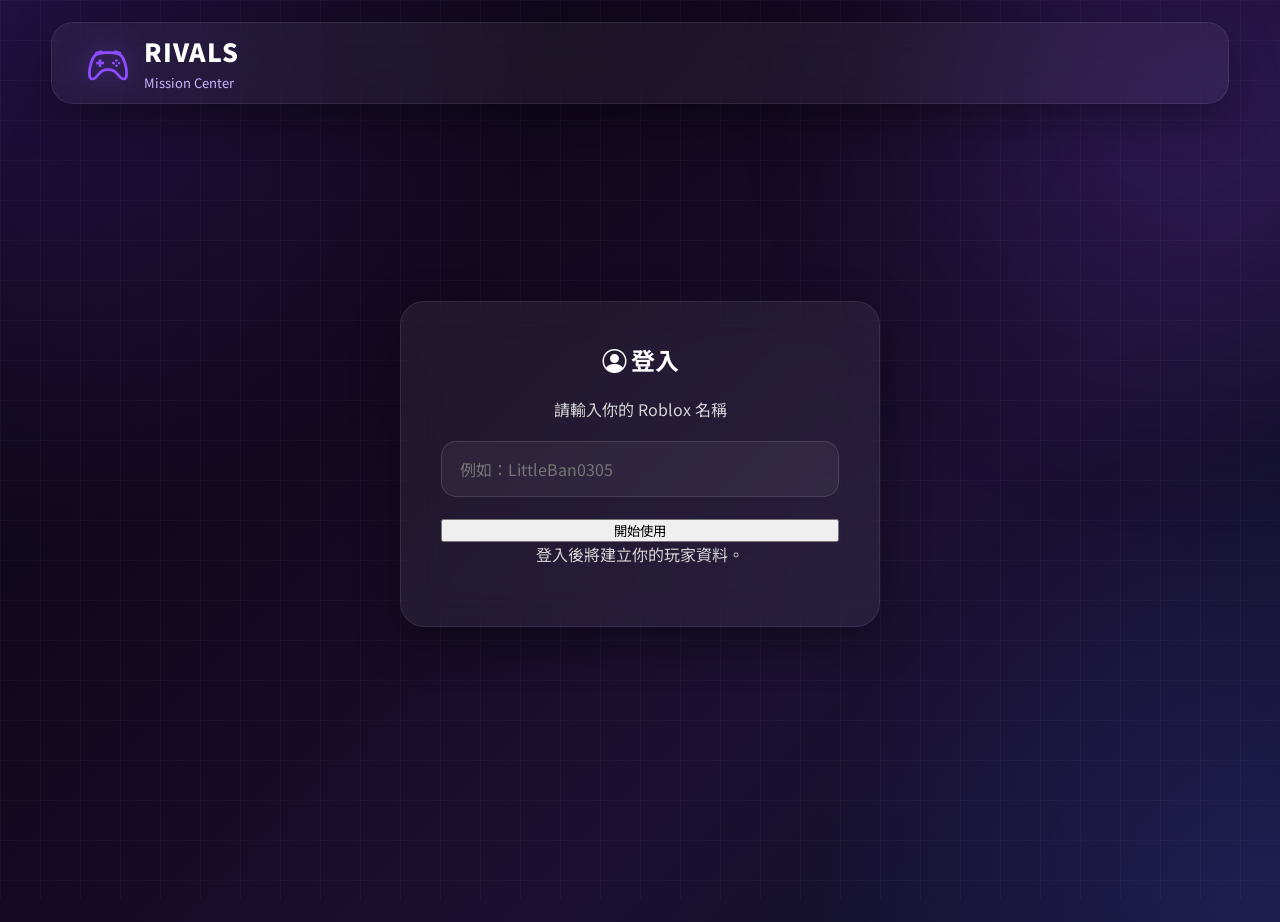
==== admin.html @ aa80f6c3 "Update admin.html" ====
<!DOCTYPE html>
<html lang="zh-TW">

<head>

<meta charset="UTF-8">
<meta name="viewport" content="width=device-width, initial-scale=1.0">

<title>管理員中心 - Rivals Mission Center</title>

<link rel="stylesheet" href="css/style.css">

<link rel="stylesheet"
href="https://cdn.jsdelivr.net/npm/bootstrap-icons@1.13.1/font/bootstrap-icons.min.css">

</head>

<body>

<nav class="navbar">

<a class="logo" href="index.html">

<i class="bi bi-controller"></i>

<div>

<h2>RIVALS</h2>

<span>Mission Center</span>

</div>

</a>

<ul class="nav-links">

<li><a href="index.html">首頁</a></li>

<li><a href="missions.html">任務</a></li>

<li><a href="shop.html">商店</a></li>

<li><a href="player.html">玩家中心</a></li>

</ul>

</nav>

<header class="hero">

<div class="hero-left">

<span class="season-badge">

Admin Panel

</span>

<h1>

管理員中心

</h1>

<p>

修改玩家資料與發送獎勵

</p>

</div>

</header>

<main>

<section class="mission-section">

<div class="card">

<h2>

👤 玩家資料

</h2>

<label>玩家名稱</label>

<input id="adminUsername" type="text" readonly>

<label>Roblox</label>

<input id="adminRoblox" type="text">

<label>Discord</label>

<input id="adminDiscord" type="text">

</div>

</section>

<section class="mission-section">

<h2>

📋 任務審核

</h2>

<div class="card">

<label>

任務 ID

</label>

<select id="missionSelect">

<option value="">請選擇任務</option>

</select>

<br><br>

<button class="btn" id="approveMission">

✅ 核准任務

</button>

</div>

</section>

<section class="mission-section">

<div class="card">

<h2>

🪙 金幣與等級

</h2>

<label>Gold</label>

<input id="adminGold" type="number">

<label>R 幣</label>

<input id="adminRcoin" type="number">

<label>EXP</label>

<input id="adminExp" type="number">

<label>Battle Pass</label>

<input id="adminBP" type="number">

<label>玩家等級</label>

<input id="adminLevel" type="number">

</div>

</section>

<section class="mission-section">

<div class="card">

<h2>

🎒 背包

</h2>

<label>Skin Case</label>

<input id="adminSkinCase" type="number">

<label>Palm Scythe</label>

<input id="adminScythe" type="number">

</div>

</section>

<section class="mission-section">

<div class="card" style="text-align:center;">

<button class="btn" id="saveAdmin">

💾 儲存所有資料

</button>

</div>

</section>

</main>

<script src="js/admin.js"></script>

</body>

</html>
---- css/style.css ----
/* ===========================================
   Rivals Mission Center
   Beta 3 UI
=========================================== */

@import url('https://fonts.googleapis.com/css2?family=Noto+Sans+TC:wght@300;400;500;700;900&display=swap');

*{

    margin:0;

    padding:0;

    box-sizing:border-box;

    font-family:"Noto Sans TC",sans-serif;

}

:root{

    --bg:#090714;

    --bg2:#130821;

    --card:rgba(255,255,255,.06);

    --border:rgba(255,255,255,.08);

    --primary:#8d4cff;

    --primary2:#c45fff;

    --text:#ffffff;

    --text2:#d4d4d4;

    --success:#45d483;

    --warning:#ffc247;

    --danger:#ff6464;

    --radius:22px;

    --shadow:0 15px 45px rgba(0,0,0,.35);

}

/* ===========================================
   Body
=========================================== */

html{

    scroll-behavior:smooth;

}

body{

    color:var(--text);

    background:

    radial-gradient(circle at top left,#7d3cff33,transparent 35%),

    radial-gradient(circle at bottom right,#6f4cff33,transparent 30%),

    linear-gradient(135deg,#080610,#12081f,#1b1032,#0b1327);

    min-height:100vh;

    overflow-x:hidden;

    position:relative;

}

/* ===========================================
   科技背景
=========================================== */

body::before{

    content:"";

    position:fixed;

    inset:0;

    background-image:

    linear-gradient(rgba(255,255,255,.03) 1px,transparent 1px),

    linear-gradient(90deg,rgba(255,255,255,.03) 1px,transparent 1px);

    background-size:40px 40px;

    pointer-events:none;

    z-index:-2;

}

body::after{

    content:"";

    position:fixed;

    width:700px;

    height:700px;

    background:radial-gradient(circle,#8d4cff33,transparent 70%);

    filter:blur(80px);

    top:-250px;

    right:-250px;

    z-index:-3;

}

/* ===========================================
   Scrollbar
=========================================== */

::-webkit-scrollbar{

    width:12px;

}

::-webkit-scrollbar-track{

    background:#120b20;

}

::-webkit-scrollbar-thumb{

    background:linear-gradient(

    180deg,

    #7d48ff,

    #c56fff

    );

    border-radius:999px;

}

::-webkit-scrollbar-thumb:hover{

    background:#b868ff;

}

/* ===========================================
   文字反白
=========================================== */

::selection{

    background:#8d4cff;

    color:white;

}

/* ===========================================
   共用
=========================================== */

img{

    max-width:100%;

    user-select:none;

}

button{

    font-family:inherit;

}

a{

    color:inherit;

    text-decoration:none;

}

main{

    width:92%;

    margin:auto;

}

/* ===========================================
   動畫
=========================================== */

@keyframes float{

    0%{

        transform:translateY(0px);

    }

    50%{

        transform:translateY(-10px);

    }

    100%{

        transform:translateY(0px);

    }

}

@keyframes fadeUp{

    from{

        opacity:0;

        transform:translateY(25px);

    }

    to{

        opacity:1;

        transform:translateY(0);

    }

}

@keyframes glow{

    0%{

        box-shadow:0 0 0 rgba(141,76,255,0);

    }

    50%{

        box-shadow:0 0 35px rgba(141,76,255,.45);

    }

    100%{

        box-shadow:0 0 0 rgba(141,76,255,0);

    }

}

/* ===========================================
   Navbar
=========================================== */

.navbar{

    width:min(1400px,92%);

    height:82px;

    margin:22px auto;

    padding:0 35px;

    display:flex;

    justify-content:space-between;

    align-items:center;

    background:rgba(255,255,255,.05);

    border:1px solid rgba(255,255,255,.08);

    backdrop-filter:blur(18px);

    border-radius:22px;

    box-shadow:var(--shadow);

    position:sticky;

    top:20px;

    z-index:999;

}

.logo{

    display:flex;

    align-items:center;

    gap:15px;

    transition:.3s;

}

.logo:hover{

    transform:scale(1.03);

}

.logo i{

    font-size:42px;

    color:var(--primary);

    filter:drop-shadow(0 0 15px rgba(141,76,255,.6));

}

.logo h2{

    font-size:25px;

    font-weight:900;

    letter-spacing:1px;

}

.logo span{

    font-size:13px;

    color:#c9b7ff;

}

.nav-links{

    display:flex;

    align-items:center;

    gap:10px;

    list-style:none;

}

.nav-links a{

    padding:12px 18px;

    border-radius:14px;

    color:#e9e9e9;

    transition:.25s;

    font-weight:600;

}

.nav-links a:hover{

    background:rgba(141,76,255,.18);

    color:white;

}

.nav-links a.active{

    background:linear-gradient(90deg,#7d48ff,#c45fff);

}

.login-btn{

    padding:13px 24px;

}

/* ===========================================
   Hero
=========================================== */

.hero{

    width:min(1400px,92%);

    margin:70px auto;

    display:grid;

    grid-template-columns:1.1fr .9fr;

    align-items:center;

    gap:60px;

    animation:fadeUp .8s ease;

}

.hero-left{

    display:flex;

    flex-direction:column;

}

.season-badge{

    display:inline-flex;

    align-items:center;

    width:max-content;

    padding:10px 18px;

    border-radius:999px;

    background:rgba(141,76,255,.18);

    border:1px solid rgba(141,76,255,.45);

    color:#d9c5ff;

    margin-bottom:22px;

    font-weight:700;

}

.hero h1{

    font-size:72px;

    line-height:1;

    font-weight:900;

    margin-bottom:24px;

    text-shadow:0 0 20px rgba(141,76,255,.25);

}

.hero p{

    font-size:20px;

    color:var(--text2);

    line-height:1.8;

    max-width:620px;

    margin-bottom:35px;

}

.hero-buttons{

    display:flex;

    gap:18px;

    flex-wrap:wrap;

}

.hero-buttons button{

    cursor:pointer;

    transition:.25s;

}

.hero-buttons button:hover{

    transform:translateY(-4px);

}

.hero-buttons button:active{

    transform:scale(.96);

}

#startBtn{

    border:none;

    padding:18px 34px;

    border-radius:16px;

    color:white;

    font-size:17px;

    font-weight:700;

    background:linear-gradient(90deg,#7d48ff,#cb6dff);

    box-shadow:0 12px 30px rgba(141,76,255,.35);

}

.outline-btn{

    border:2px solid rgba(141,76,255,.55);

    background:transparent;

    color:white;

    padding:18px 34px;

    border-radius:16px;

    font-size:17px;

}

.outline-btn:hover{

    background:rgba(141,76,255,.12);

}

.hero-right{

    display:flex;

    justify-content:center;

    align-items:center;

}

.hero-right img{

    width:430px;

    animation:float 4s ease-in-out infinite;

    filter:drop-shadow(0 0 40px rgba(141,76,255,.35));

}

/* ===========================================
   Dashboard
=========================================== */

.dashboard{

    display:grid;

    grid-template-columns:repeat(auto-fit,minmax(280px,1fr));

    gap:28px;

    margin-bottom:60px;

    align-items:stretch;

}

/* ===========================================
   Card
=========================================== */

.card{

    background:var(--card);

    border:1px solid var(--border);

    border-radius:var(--radius);

    padding:28px;

    backdrop-filter:blur(18px);

    transition:.3s;

    box-shadow:var(--shadow);

    overflow:hidden;

    position:relative;

    display:flex;

    flex-direction:column;

    height:100%;

}

.card::before{

    content:"";

    position:absolute;

    left:-40%;

    top:-60%;

    width:180px;

    height:180px;

    background:radial-gradient(circle,#8d4cff33,transparent 70%);

    transition:.4s;

}

.card:hover{

    transform:translateY(-8px);

    border-color:#8d4cff;

    box-shadow:

    0 20px 45px rgba(0,0,0,.35),

    0 0 35px rgba(141,76,255,.22);

}

.card:hover::before{

    transform:scale(1.3);

}

.card h1{

    font-size:46px;

    margin-top:10px;

    margin-bottom:8px;

    font-weight:900;

}

.card h2{

    font-size:24px;

    margin-bottom:18px;

}

.card h3{

    margin-bottom:12px;

}

.card p{

    color:var(--text2);

    line-height:1.7;

}

.card ul{

    padding-left:18px;

    line-height:2;

}

/* ===========================================
   Progress Bar
=========================================== */

.progress{

    width:100%;

    height:14px;

    background:#27203d;

    border-radius:999px;

    overflow:hidden;

    margin:18px 0;

}

.progress-bar{

    width:0%;

    height:100%;

    border-radius:999px;

    background:

    linear-gradient(

    90deg,

    #7d48ff,

    #c45fff,

    #ff7de3

    );

    transition:.5s;

    box-shadow:0 0 18px rgba(141,76,255,.45);

}

/* ===========================================
   Mission
=========================================== */

.mission-section{

    margin-bottom:60px;

}

.mission-section h2{

    font-size:32px;

    margin-bottom:25px;

}

.mission-list{

    display:flex;

    flex-direction:column;

    gap:28px;

}

.mission{

    background:var(--card);

    border:1px solid var(--border);

    border-radius:20px;

    padding:30px 35px;

    display:flex;

    justify-content:space-between;

    align-items:flex-start;

    gap:30px;

    margin-bottom:8px;

    transition:.3s;

    backdrop-filter:blur(18px);

}

.mission:hover{

    transform:translateY(-4px);

    border-color:#8d4cff;

    box-shadow:0 0 30px rgba(141,76,255,.18);

}

.mission h3{

    margin-bottom:8px;

}

.mission small{

    display:block;

    margin-top:10px;

    color:#c9b7ff;

}

.mission h3{

    font-size:24px;

    margin-bottom:10px;

    font-weight:700;

}

.mission p{

    margin-top:6px;

    color:var(--text2);

    line-height:1.7;

}

.mission button{

    min-width:150px;

    height:50px;

    font-size:16px;

    flex-shrink:0;

}

/* ===========================
   Primary Button
=========================== */

.btn{

    border:none;

    cursor:pointer;

    color:white;

    font-weight:700;

    padding:13px 22px;

    border-radius:14px;

    background:linear-gradient(
        90deg,
        #7d48ff,
        #c45fff
    );

    transition:.25s;

}

.btn:hover{

    transform:translateY(-3px);

    box-shadow:0 10px 25px rgba(141,76,255,.35);

}

.btn:active{

    transform:scale(.96);

}

/* ===========================================
   Shop
=========================================== */

.shop-btn{

    width:100%;

    margin-top:18px;

}

.discount-tag{

    display:inline-block;

    margin-top:12px;

    padding:7px 14px;

    border-radius:999px;

    background:#ffb34722;

    border:1px solid #ffb34766;

    color:#ffd47c;

    font-size:14px;

    font-weight:700;

}

/* ===========================================
   Input
=========================================== */

input{

    width:100%;

    padding:15px 18px;

    border-radius:15px;

    border:1px solid rgba(255,255,255,.12);

    background:rgba(255,255,255,.05);

    color:white;

    outline:none;

    transition:.25s;

    font-size:16px;

}

input:focus{

    border-color:#8d4cff;

    box-shadow:0 0 20px rgba(141,76,255,.25);

}

/* ===========================================
   Footer
=========================================== */

footer{

    width:min(1400px,92%);

    margin:80px auto 30px;

    padding:25px;

    text-align:center;

    color:#9f9fbd;

    border-top:1px solid rgba(255,255,255,.08);

}

/* ===========================================
   Image Hover
=========================================== */

.card img{

    transition:.35s;

}

.card:hover img{

    transform:scale(1.06) rotate(-2deg);

}

/* ===========================================
   Link
=========================================== */

a{

    transition:.25s;

}

a:hover{

    color:#d4b2ff;

}

/* ===========================================
   Glass Section
=========================================== */

.mission-section{

    animation:fadeUp .6s ease;

}

/* ===========================================
   Login Page
=========================================== */

.login-page{

    min-height:75vh;

    display:flex;

    justify-content:center;

    align-items:center;

}

.login-card{

    width:min(480px,95%);

    background:var(--card);

    border:1px solid var(--border);

    border-radius:24px;

    backdrop-filter:blur(20px);

    padding:40px;

    box-shadow:var(--shadow);

}

.login-card h2{

    text-align:center;

    margin-bottom:20px;

}

.login-card p{

    color:var(--text2);

    text-align:center;

    margin-bottom:20px;

}

.login-card input{

    margin-bottom:20px;

}

.login-card button{

    width:100%;

}

/* ===========================================
   Fixed Beta Tag
=========================================== */

.beta-tag{

    position:fixed;

    right:20px;

    bottom:20px;

    background:linear-gradient(90deg,#7d48ff,#c45fff);

    color:white;

    padding:10px 18px;

    border-radius:999px;

    font-size:14px;

    font-weight:700;

    box-shadow:0 10px 30px rgba(141,76,255,.4);

    z-index:9999;

}

/* ===========================================
   Responsive
=========================================== */

@media(max-width:1100px){

.hero{

grid-template-columns:1fr;

text-align:center;

}

.hero-left{

align-items:center;

}

.hero-buttons{

justify-content:center;

}

.hero-right{

margin-top:20px;

}

.hero-right img{

width:320px;

}

}

@media(max-width:900px){

.nav-links{

display:none;

}

.navbar{

padding:0 20px;

}

.logo h2{

font-size:20px;

}

.hero h1{

font-size:52px;

}

.hero p{

font-size:17px;

}

.dashboard{

grid-template-columns:1fr;

}

.mission{

flex-direction:column;

align-items:flex-start;

}

.mission button{

width:100%;

margin-top:15px;

}

}

@media(max-width:600px){

.navbar{

height:72px;

}

.hero{

margin:40px auto;

}

.hero h1{

font-size:40px;

}

.card{

padding:20px;

}

.btn{

    width:100%;

}

.login-btn{

padding:10px 18px;

}

}

/* ===========================================
   Smooth Animation
=========================================== */

.card,
.mission,
.btn,
input,
img{

    will-change:transform;

}

/* ===========================================
   END
=========================================== */

/* ===========================
   Player Dropdown
=========================== */

.user-menu{
    position: relative;
}

.dropdown-menu{

    position: absolute;
    top: calc(100% + 12px);
    right: 0;

    width: 260px;

    background: rgba(18,12,30,.96);
    backdrop-filter: blur(20px);

    border: 1px solid rgba(141,76,255,.35);
    border-radius: 20px;

    overflow: hidden;

    box-shadow:
        0 15px 40px rgba(0,0,0,.35),
        0 0 25px rgba(141,76,255,.15);

    display: none;

    animation: fadeUp .25s ease;

    z-index: 9999;

}

.dropdown-menu.show{
    display:flex;
    flex-direction:column;
}

.dropdown-menu a,
.dropdown-menu button{

    width:100%;

    display:flex;
    align-items:center;
    gap:12px;

    padding:16px 22px;

    background:transparent !important;

    border:none;

    border-radius:0;

    color:white;

    font-size:16px;

    font-weight:600;

    text-align:left;

    cursor:pointer;

    box-shadow:none !important;

    transform:none !important;

    transition:.25s;

}

.dropdown-menu a:hover,
.dropdown-menu button:hover{

    background:rgba(141,76,255,.15);

}

.dropdown-menu button:active{

    transform:none !important;

}

.dropdown-menu hr{

    margin:8px 18px;

    border:none;

    border-top:1px solid rgba(255,255,255,.08);

}

/* 玩家資訊 */

.dropdown-header{

    display:flex;
    align-items:center;
    gap:14px;

    padding:18px;

}

.dropdown-header i{

    font-size:42px;

    color:var(--primary);

}

.dropdown-header h4{

    margin:0;
    font-size:17px;
    font-weight:700;

}

.dropdown-header span{

    font-size:13px;
    color:#b8b8d0;

}

/* ===========================
   Dropdown Arrow
=========================== */

#dropdownArrow{

    display:inline-flex;

    align-items:center;

    justify-content:center;

    transition:transform .25s ease;

}

#dropdownArrow.rotate{

    transform:rotate(180deg);

}

/* ===========================
   Edit Profile Modal
=========================== */

.modal{

    position:fixed;

    inset:0;

    background:rgba(0,0,0,.55);

    backdrop-filter:blur(8px);

    display:none;

    justify-content:center;

    align-items:center;

    z-index:99999;

}

.modal.show{

    display:flex;

}

.modal-content{

    width:min(500px,92%);

    background:rgba(20,15,35,.95);

    border:1px solid rgba(141,76,255,.3);

    border-radius:22px;

    padding:30px;

    box-shadow:0 20px 50px rgba(0,0,0,.45);

}

.modal-content h2{

    margin-bottom:25px;

    text-align:center;

}

.modal-content label{

    display:block;

    margin-top:18px;
    margin-bottom:8px;

    color:#d8d8ff;

}

.modal-buttons{

    display:flex;

    justify-content:flex-end;

    gap:12px;

    margin-top:30px;

}

#cancelEdit{

    background:rgba(255,255,255,.08);

}

#editModal{
    display:none !important;
}

#editModal.show{
    display:flex !important;
}

/* ==========================
   Submit Page
========================== */

.submit-info{

    display:flex;
    flex-direction:column;
    gap:18px;
    margin:25px 0;

}

.submit-item{

    background:#141414;
    border:1px solid rgba(255,255,255,.08);
    border-radius:12px;
    padding:18px;
    transition:.25s;

}

.submit-item:hover{

    border-color:#8b5cf6;
    transform:translateY(-2px);

}

.submit-item span{

    display:block;
    color:#9ca3af;
    font-size:.9rem;
    margin-bottom:8px;

}

.submit-item strong{

    color:white;
    font-size:1.1rem;
    font-weight:700;

}

.submit-note{

    text-align:center;
    color:#bcbcbc;
    margin:20px 0;
    line-height:1.7;

}

.submit-buttons{

    display:flex;
    justify-content:center;
    gap:16px;
    margin-top:20px;
    flex-wrap:wrap;

}

.submit-buttons button{

    min-width:180px;

}

.submit-buttons .btn{

    font-size:1rem;
    padding:14px 24px;

}

.submit-buttons .outline-btn{

    font-size:1rem;
    padding:14px 24px;

}

.card hr{

    border:none;
    border-top:1px solid rgba(255,255,255,.08);
    margin:22px 0;

}
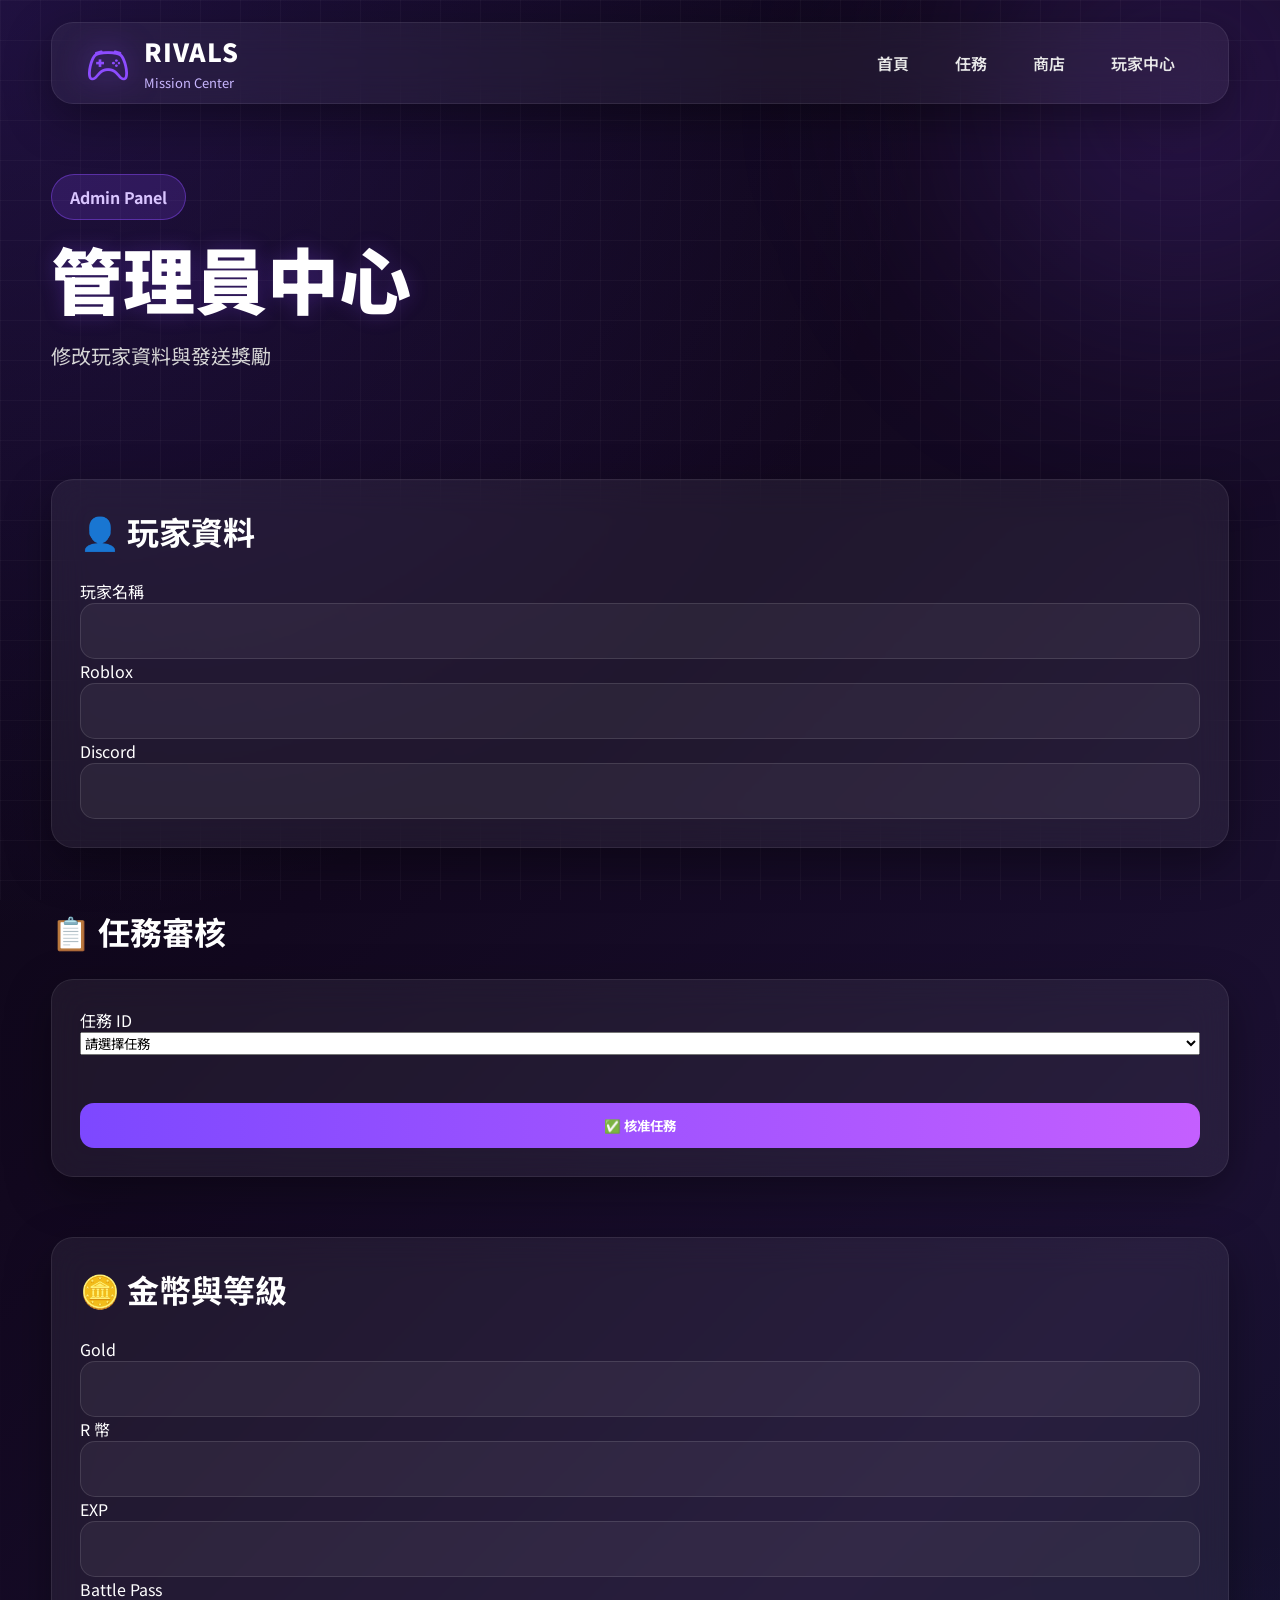
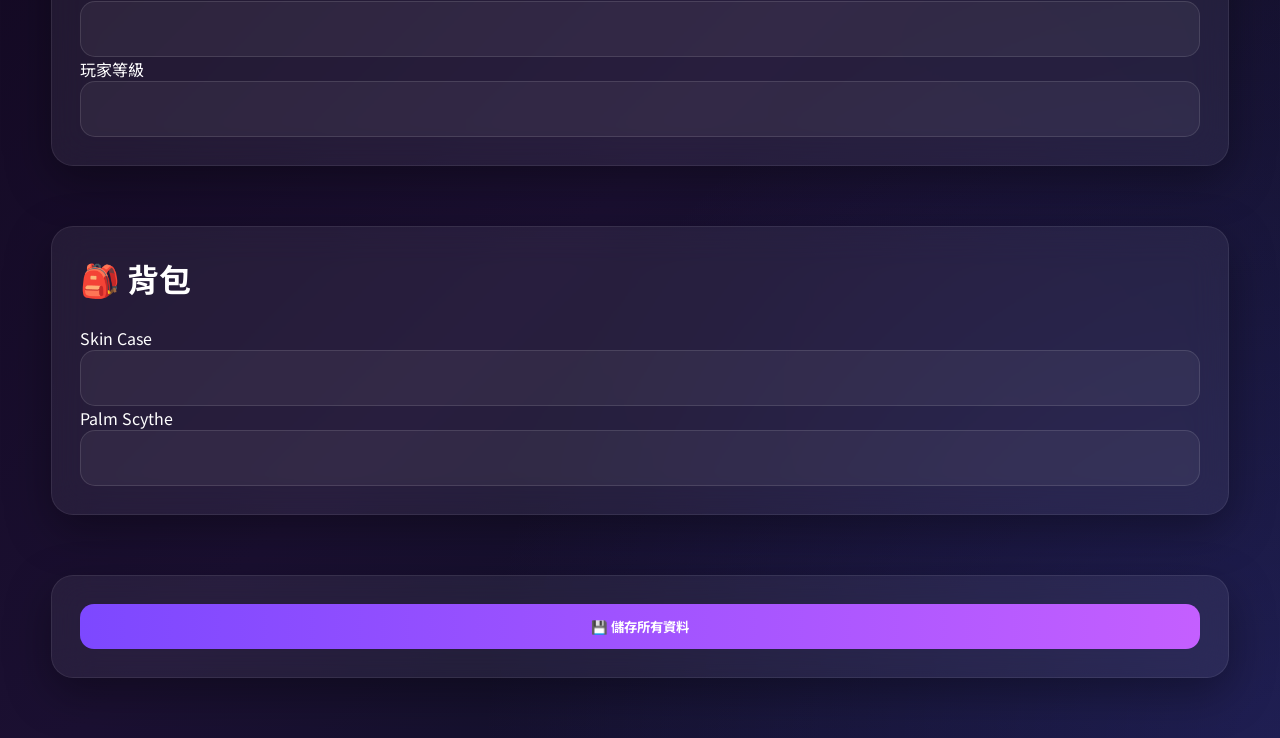
==== commit d7790033: "Update admin.html" ====
--- a/admin.html
+++ b/admin.html
@@ -207,6 +207,8 @@
 
 </main>
 
+<script src="js/missions-data.js"></script>
+<script src="js/script.js"></script>
 <script src="js/admin.js"></script>
 
 </body>
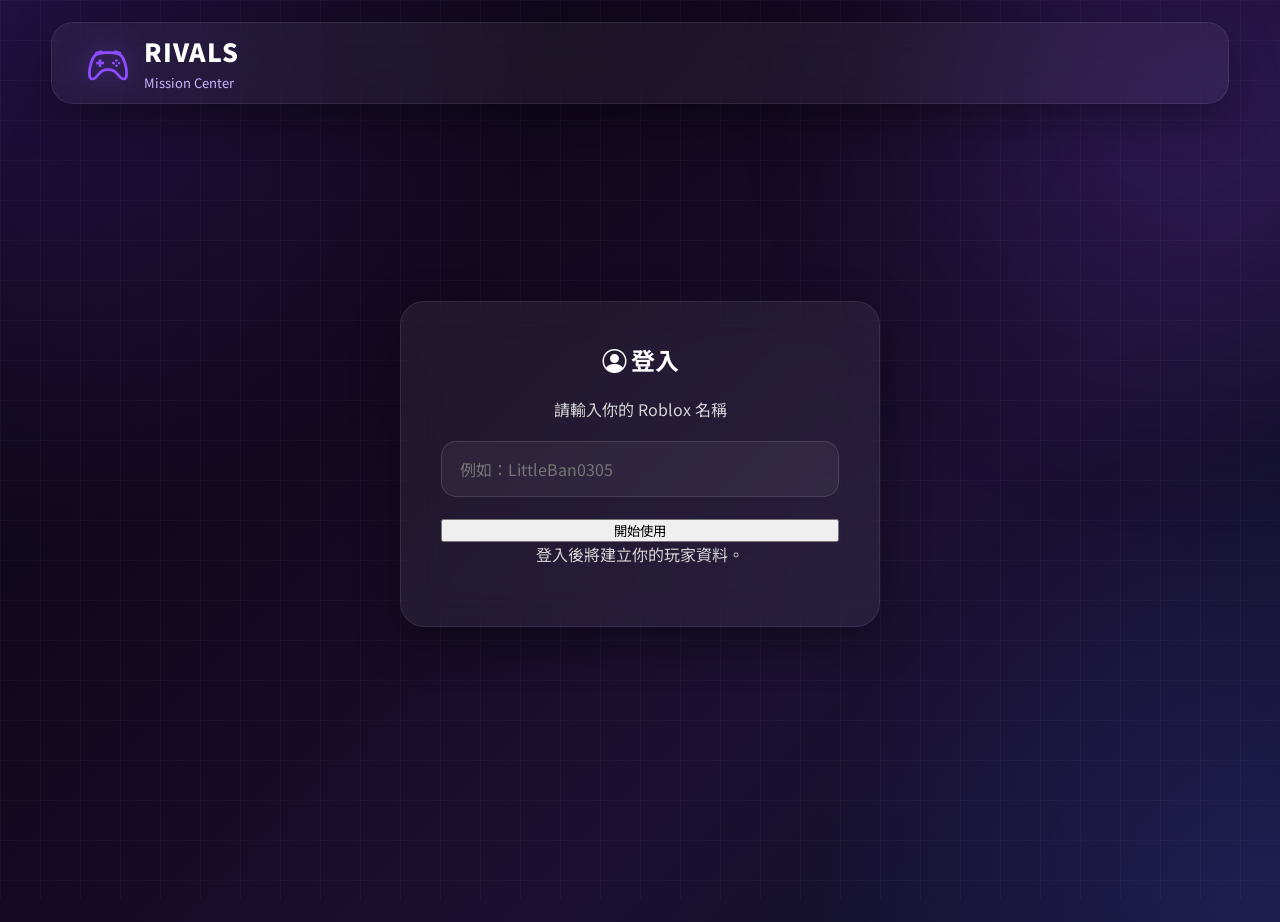
==== commit 5a45a248: "Update admin.html" ====
--- a/admin.html
+++ b/admin.html
@@ -81,6 +81,14 @@
 
 <h2>
 
+<label>選擇玩家</label>
+
+<select id="playerSelect">
+
+</select>
+
+<br><br>
+  
 👤 玩家資料
 
 </h2>
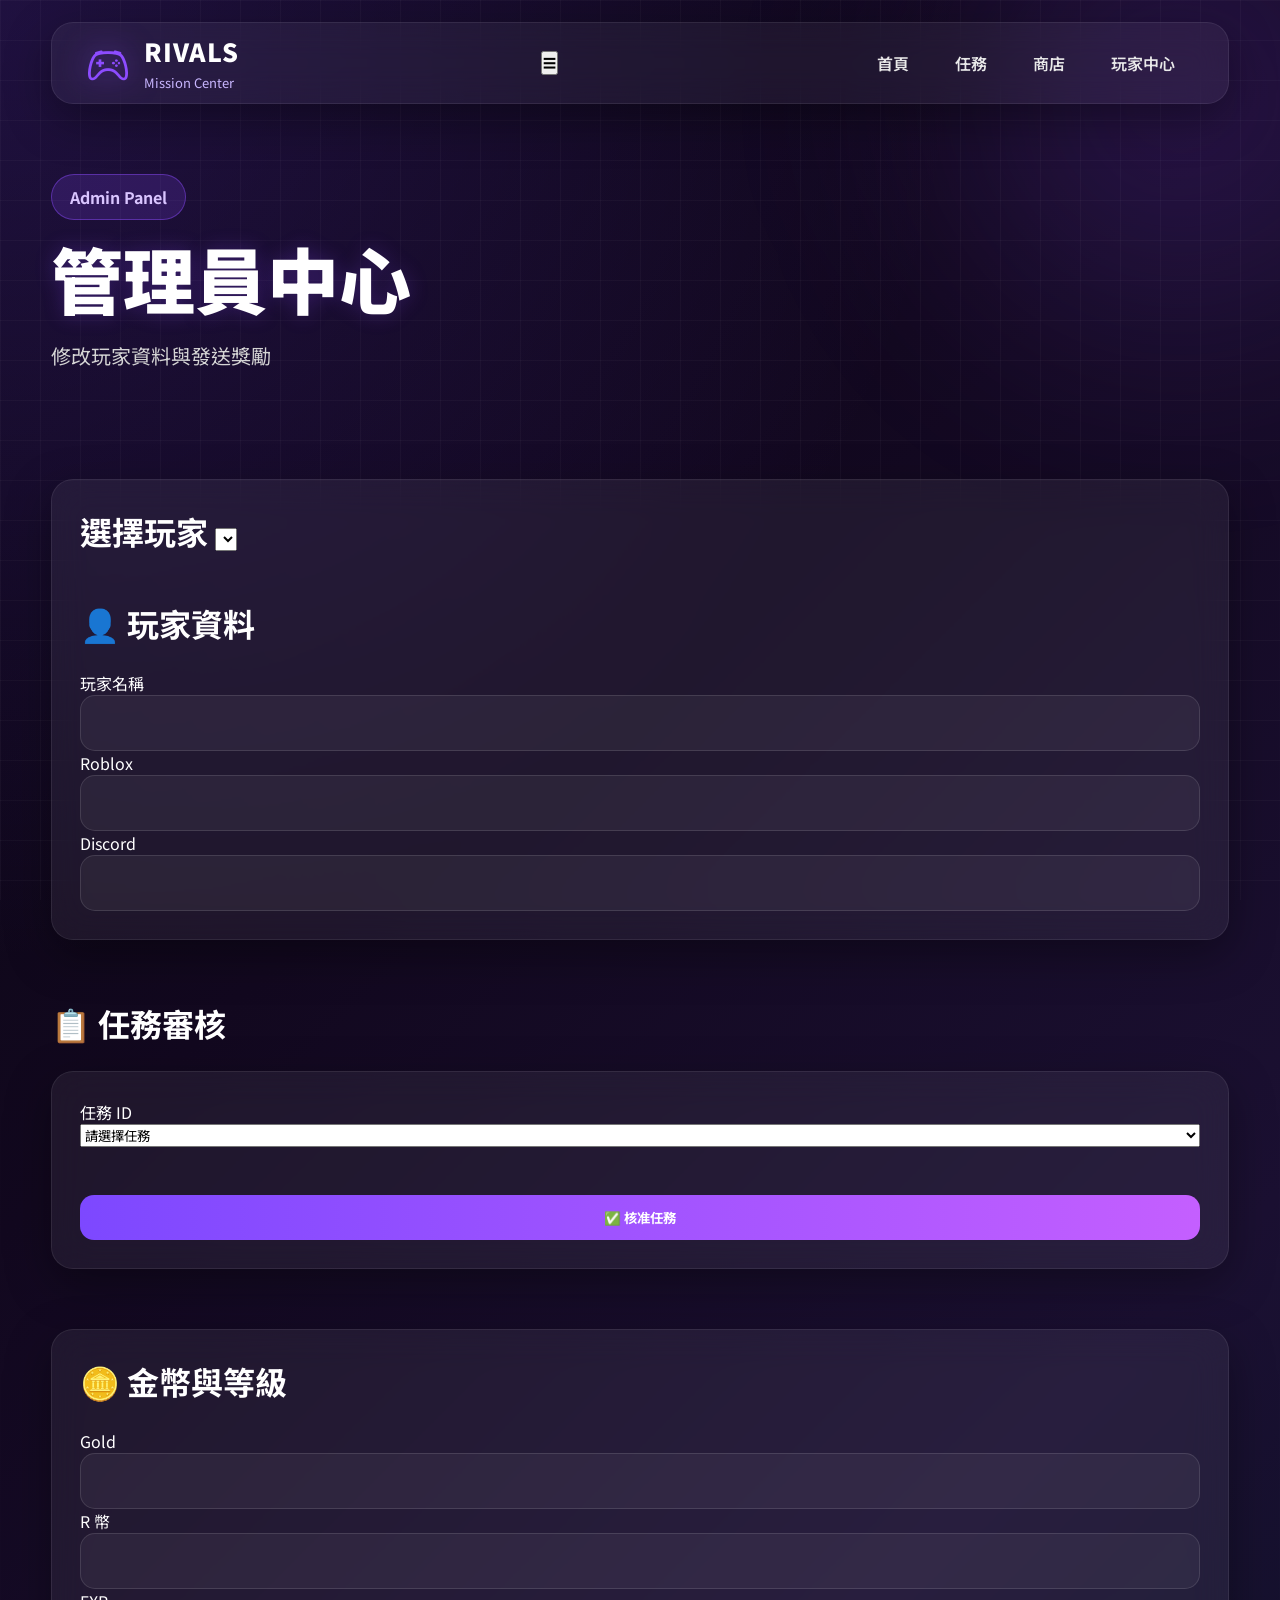
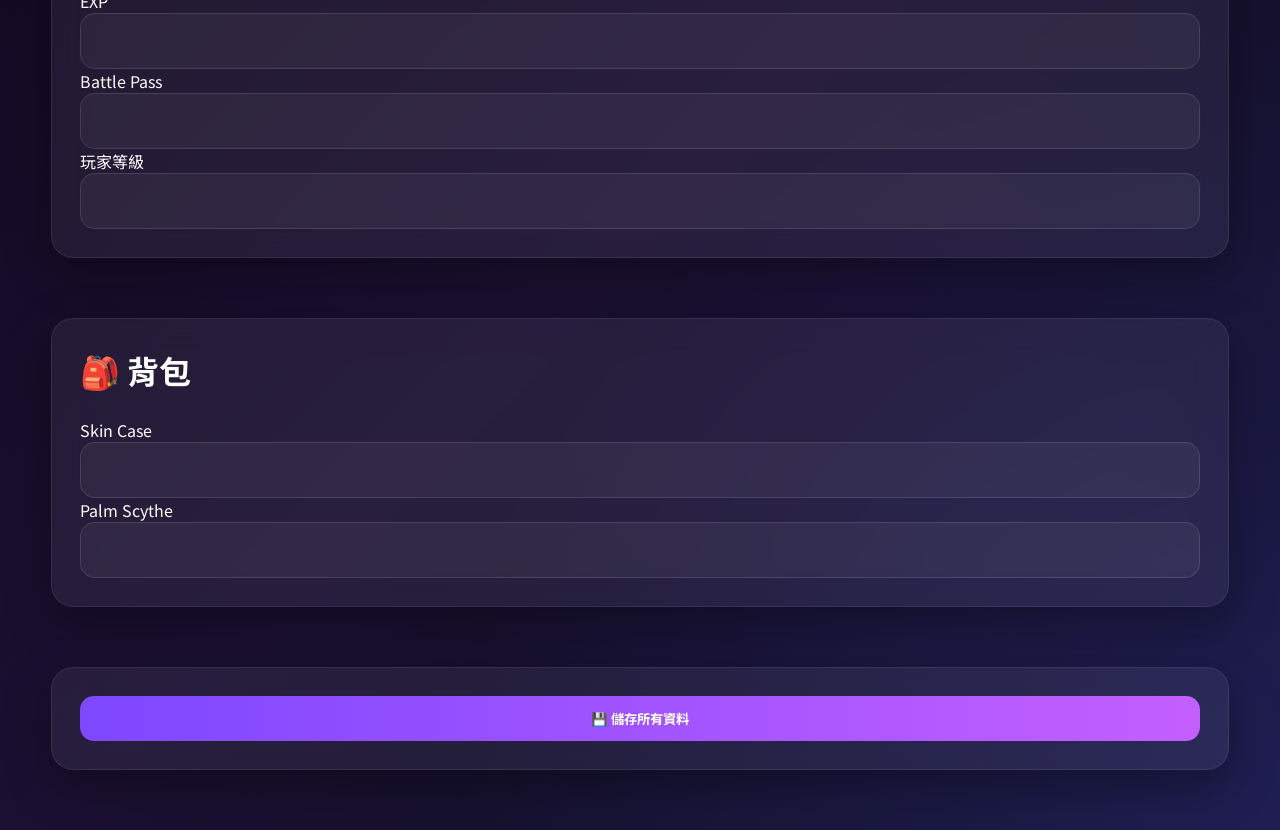
==== commit 944a812b: "Update admin.html" ====
--- a/admin.html
+++ b/admin.html
@@ -33,6 +33,10 @@
 
 </a>
 
+<button id="menuBtn" class="menu-btn">
+    ☰
+</button>
+  
 <ul class="nav-links">
 
 <li><a href="index.html">首頁</a></li>
--- a/css/style.css
+++ b/css/style.css
@@ -1181,89 +1181,125 @@
 
 @media(max-width:900px){
 
+.navbar{
+
+flex-wrap:wrap;
+
+height:auto;
+
+padding:15px 20px;
+
+gap:15px;
+
+}
+
 .nav-links{
 
-display:none;
-
-}
+display:flex;
+
+width:100%;
+
+justify-content:center;
+
+flex-wrap:wrap;
+
+gap:8px;
+
+order:3;
+
+}
+
+.nav-links a{
+
+padding:10px 14px;
+
+font-size:14px;
+
+}
+
+.logo h2{
+
+font-size:20px;
+
+}
+
+.hero h1{
+
+font-size:52px;
+
+}
+
+.hero p{
+
+font-size:17px;
+
+}
+
+.dashboard{
+
+grid-template-columns:1fr;
+
+}
+
+.mission{
+
+flex-direction:column;
+
+align-items:flex-start;
+
+}
+
+.mission button{
+
+width:100%;
+
+margin-top:15px;
+
+}
+
+}
+
+@media(max-width:600px){
 
 .navbar{
 
-padding:0 20px;
+padding:15px;
 
 }
 
 .logo h2{
 
-font-size:20px;
+font-size:18px;
+
+}
+
+.logo span{
+
+font-size:11px;
+
+}
+
+.hero{
+
+margin:40px auto;
 
 }
 
 .hero h1{
 
-font-size:52px;
-
-}
-
-.hero p{
-
-font-size:17px;
-
-}
-
-.dashboard{
-
-grid-template-columns:1fr;
-
-}
-
-.mission{
-
-flex-direction:column;
-
-align-items:flex-start;
-
-}
-
-.mission button{
+font-size:40px;
+
+}
+
+.card{
+
+padding:20px;
+
+}
+
+.btn{
 
 width:100%;
-
-margin-top:15px;
-
-}
-
-}
-
-@media(max-width:600px){
-
-.navbar{
-
-height:72px;
-
-}
-
-.hero{
-
-margin:40px auto;
-
-}
-
-.hero h1{
-
-font-size:40px;
-
-}
-
-.card{
-
-padding:20px;
-
-}
-
-.btn{
-
-    width:100%;
 
 }
 
@@ -1633,3 +1669,41 @@
     margin:22px 0;
 
 }
+
+@media (max-width: 768px) {
+
+    .navbar {
+
+        flex-wrap: wrap;
+
+        height: auto;
+
+        padding: 15px;
+
+    }
+
+    .nav-links {
+
+        width: 100%;
+
+        justify-content: center;
+
+        margin-top: 10px;
+
+    }
+
+}
+
+@media (max-width: 900px){
+
+    .user-menu{
+
+        width:100%;
+
+        display:flex;
+
+        justify-content:center;
+
+    }
+
+}
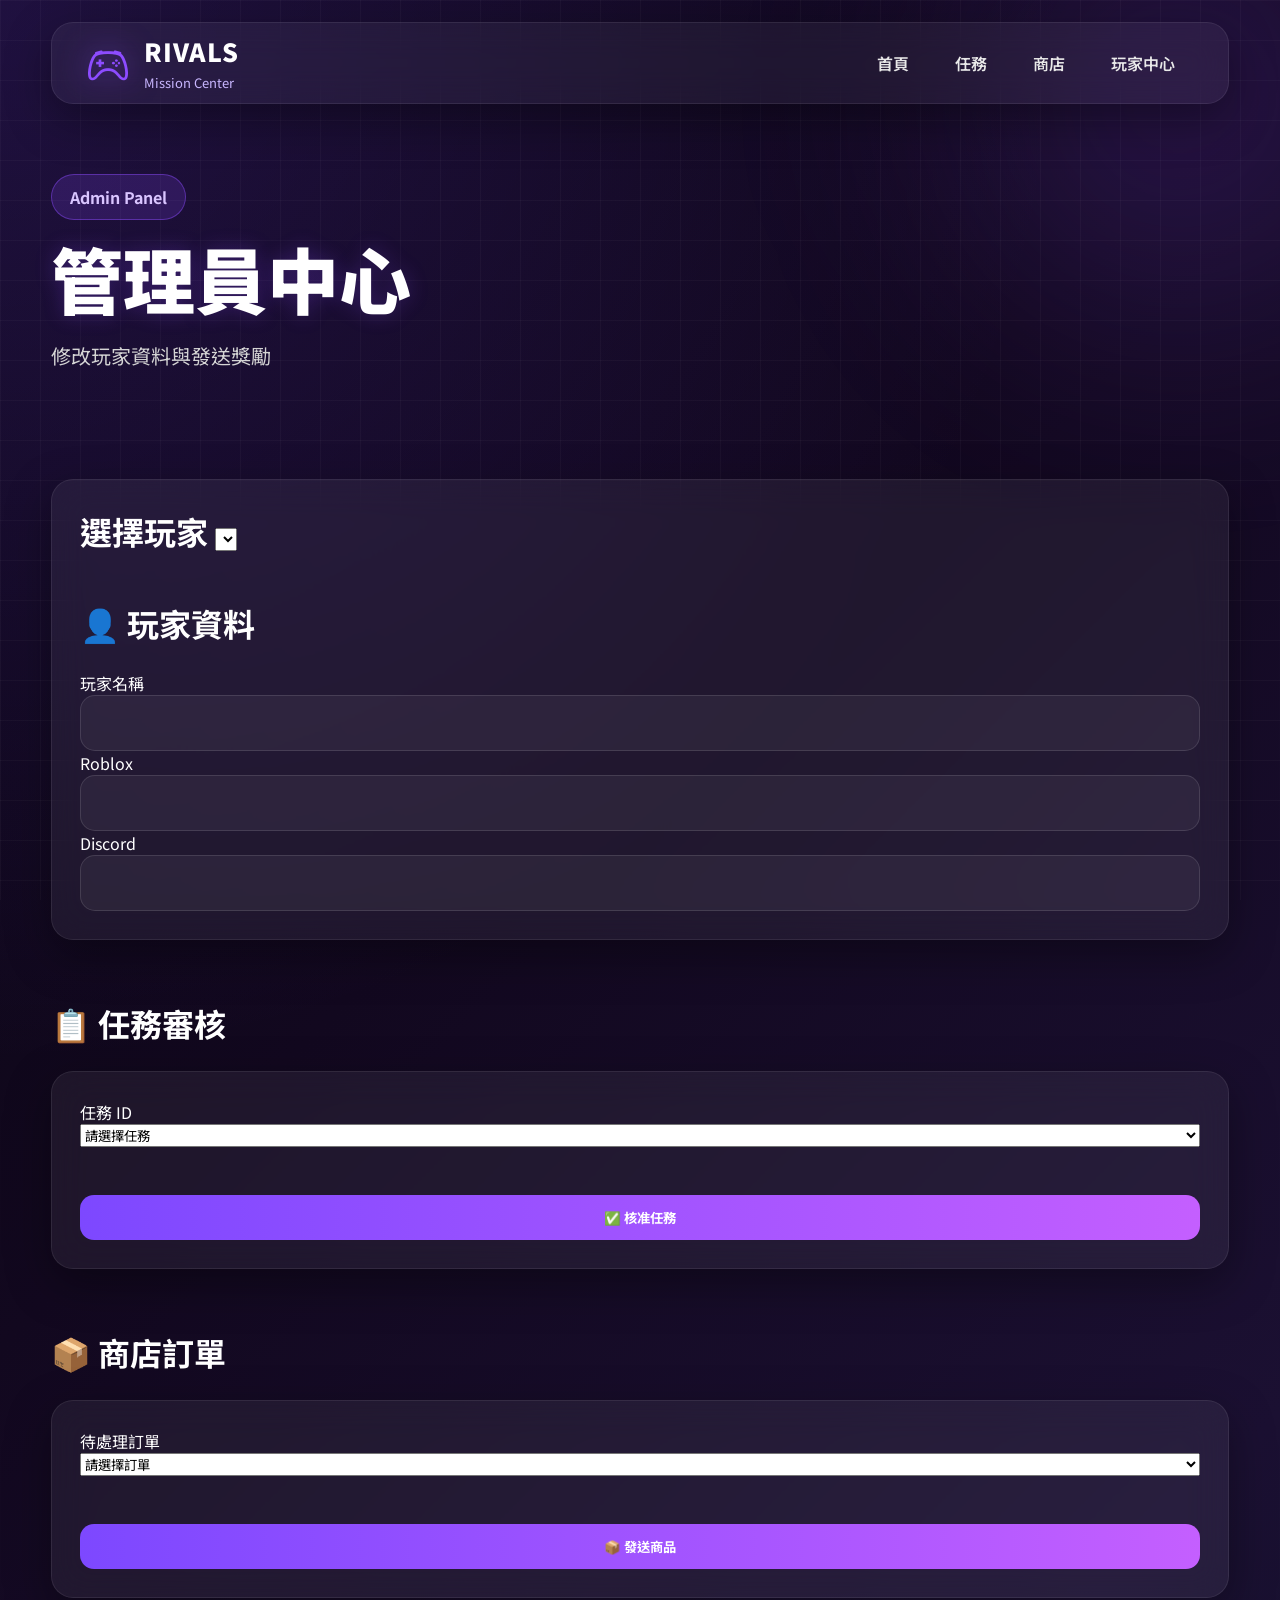
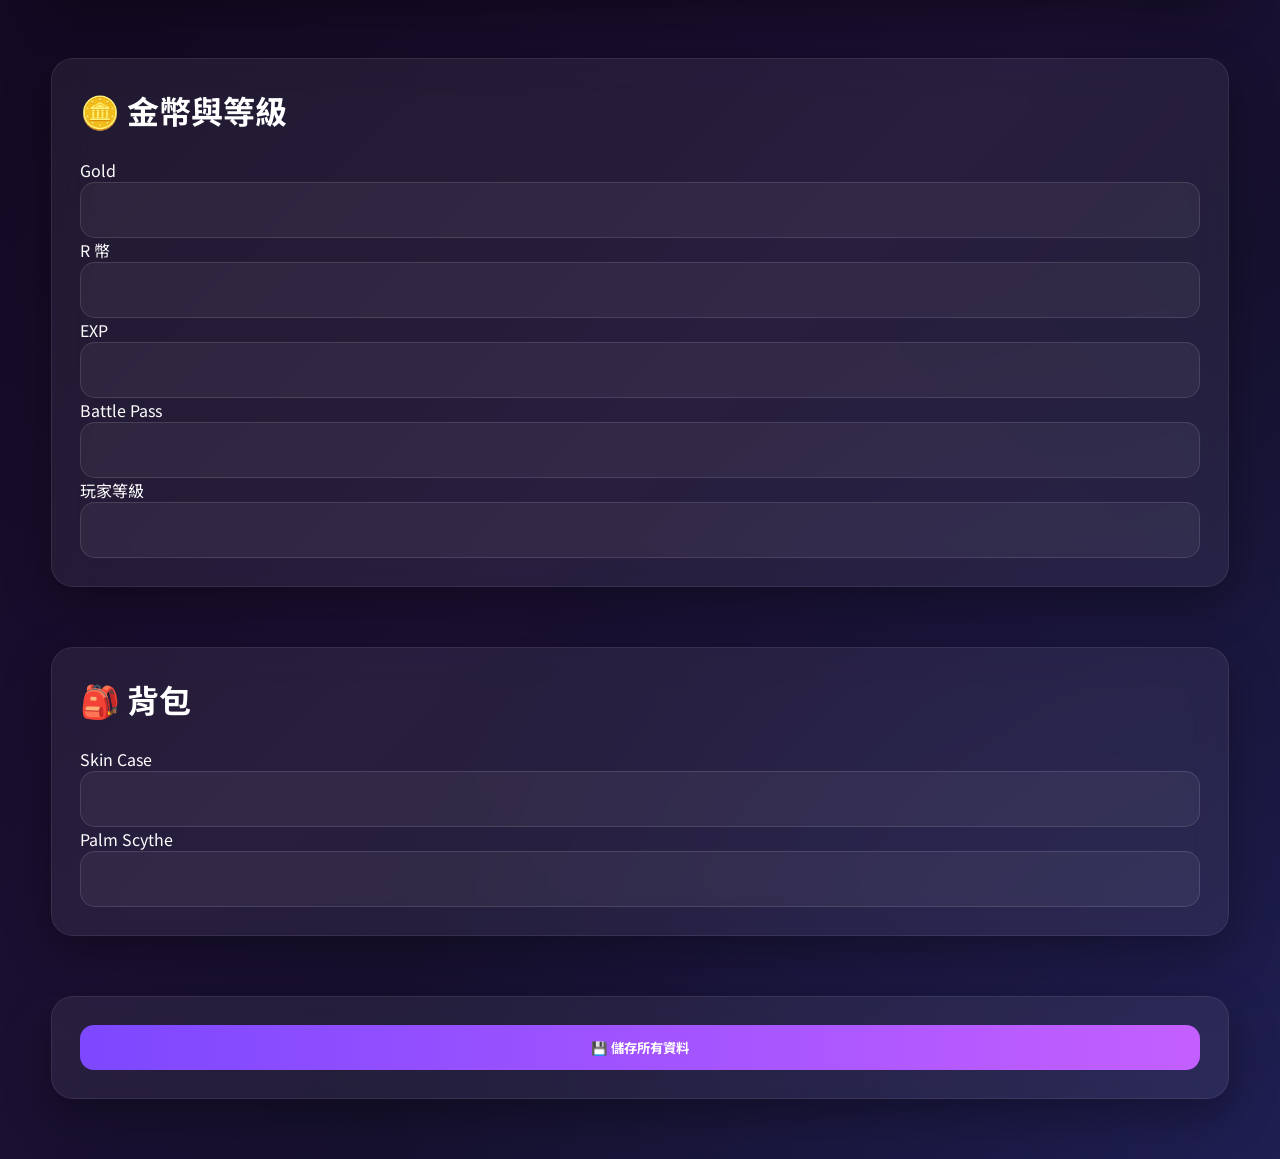
==== commit 2076c321: "Update admin.html" ====
--- a/admin.html
+++ b/admin.html
@@ -149,6 +149,42 @@
 
 <section class="mission-section">
 
+<h2>
+
+📦 商店訂單
+
+</h2>
+
+<div class="card">
+
+<label>
+
+待處理訂單
+
+</label>
+
+<select id="shopOrderSelect">
+
+<option value="">
+請選擇訂單
+</option>
+
+</select>
+
+<br><br>
+
+<button class="btn" id="approveOrder">
+
+📦 發送商品
+
+</button>
+
+</div>
+
+</section>
+    
+<section class="mission-section">
+
 <div class="card">
 
 <h2>
--- a/css/style.css
+++ b/css/style.css
@@ -1707,3 +1707,51 @@
     }
 
 }
+
+/* ==========================
+   Mobile Menu
+========================== */
+
+.menu-btn{
+
+    display:none;
+
+    border:none;
+
+    background:none;
+
+    color:white;
+
+    font-size:28px;
+
+    cursor:pointer;
+
+}
+
+@media(max-width:900px){
+
+    .menu-btn{
+
+        display:block;
+
+    }
+
+    .nav-links{
+
+        display:none;
+
+        width:100%;
+
+        flex-direction:column;
+
+        margin-top:10px;
+
+    }
+
+    .nav-links.show{
+
+        display:flex;
+
+    }
+
+}
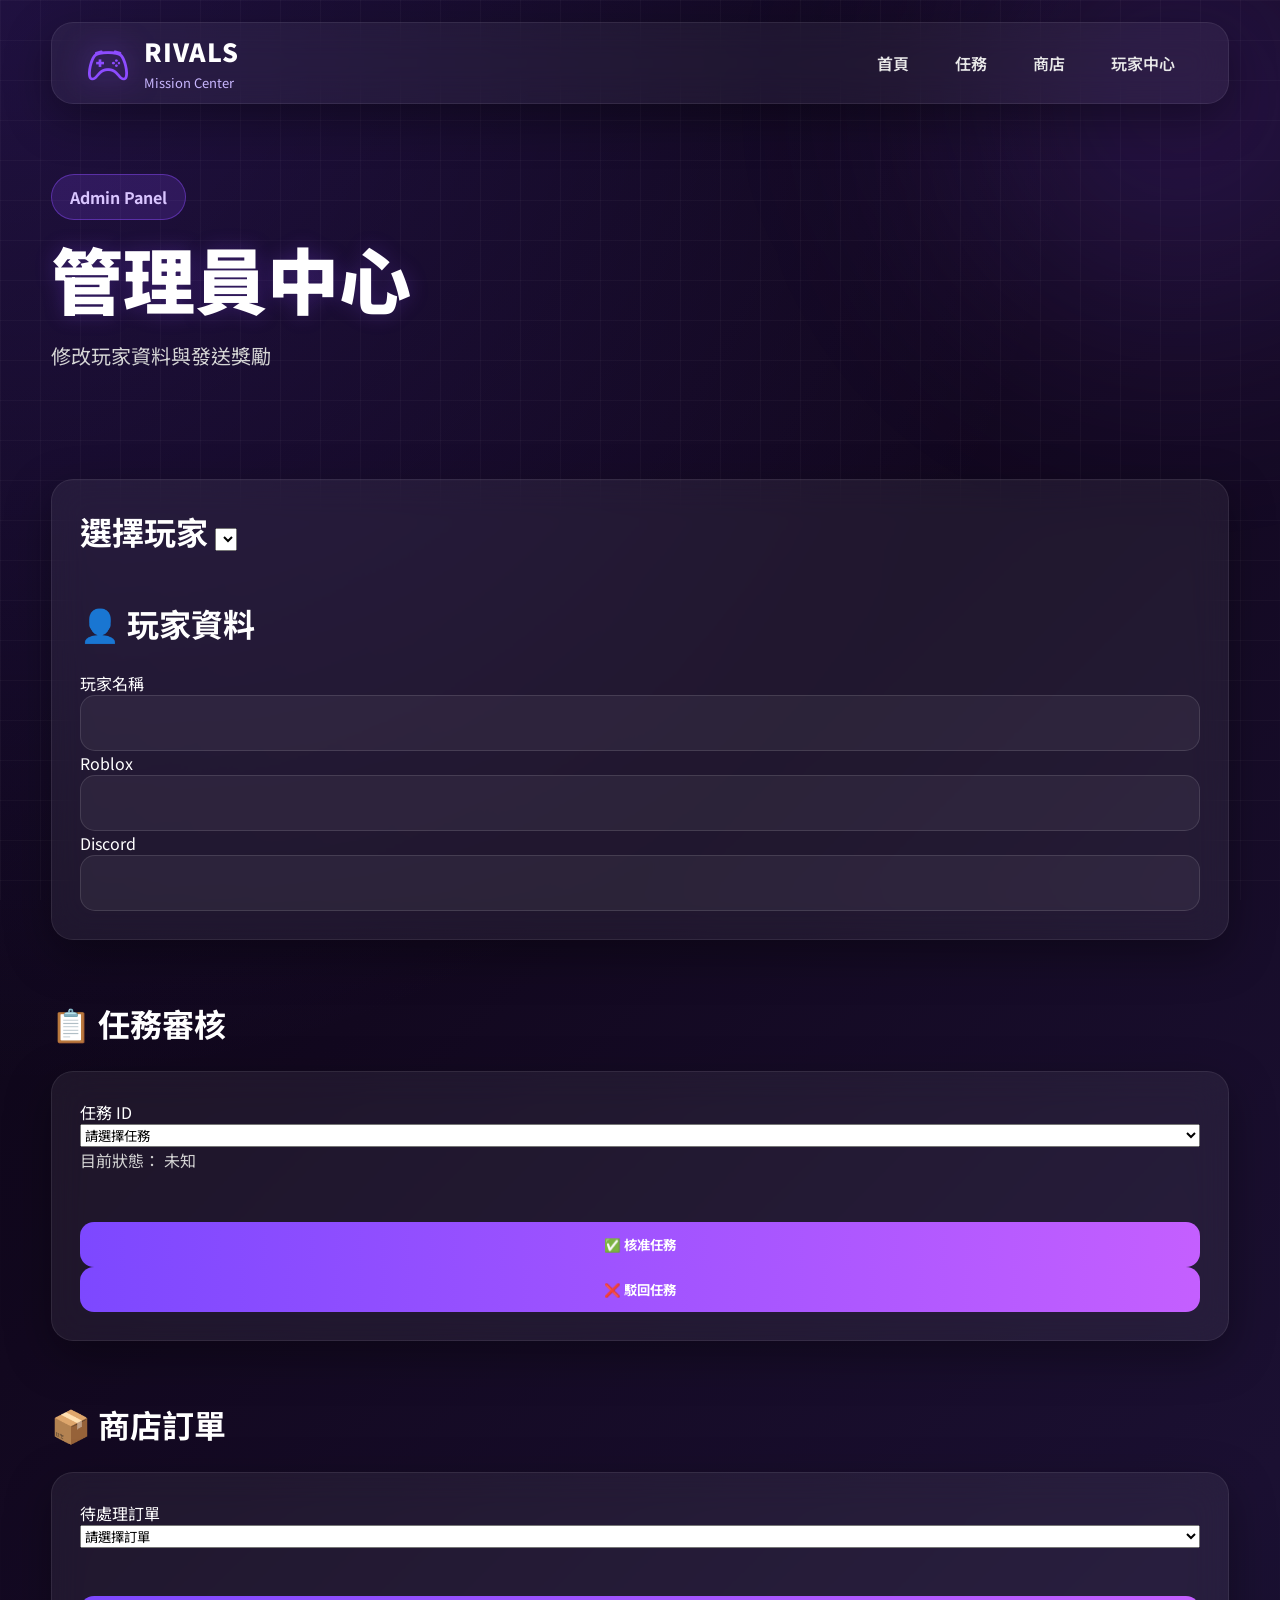
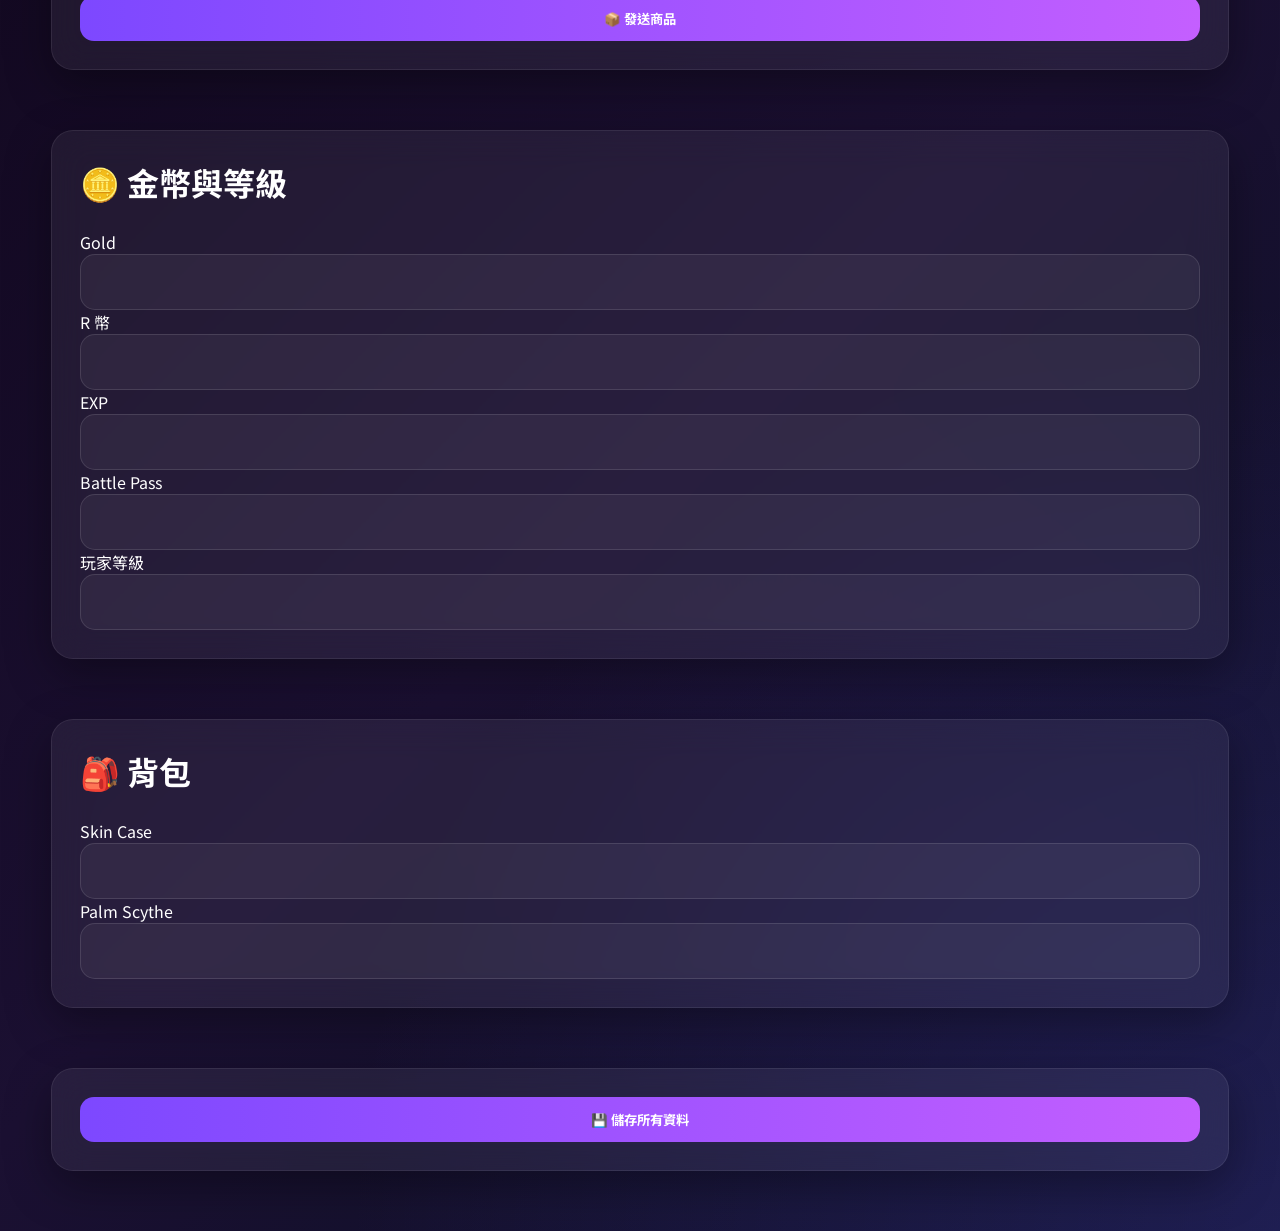
==== commit b01eca39: "Update admin.html" ====
--- a/admin.html
+++ b/admin.html
@@ -135,11 +135,24 @@
 
 </select>
 
+<p id="missionStatus">
+
+目前狀態：
+未知
+
+</p>
+
 <br><br>
 
 <button class="btn" id="approveMission">
 
 ✅ 核准任務
+
+</button>
+
+<button class="btn" id="rejectMission">
+
+❌ 駁回任務
 
 </button>
 
--- a/css/style.css
+++ b/css/style.css
@@ -589,7 +589,7 @@
 
     display:grid;
 
-    grid-template-columns:repeat(auto-fit,minmax(280px,1fr));
+    grid-template-columns:repeat(3,1fr);
 
     gap:28px;
 
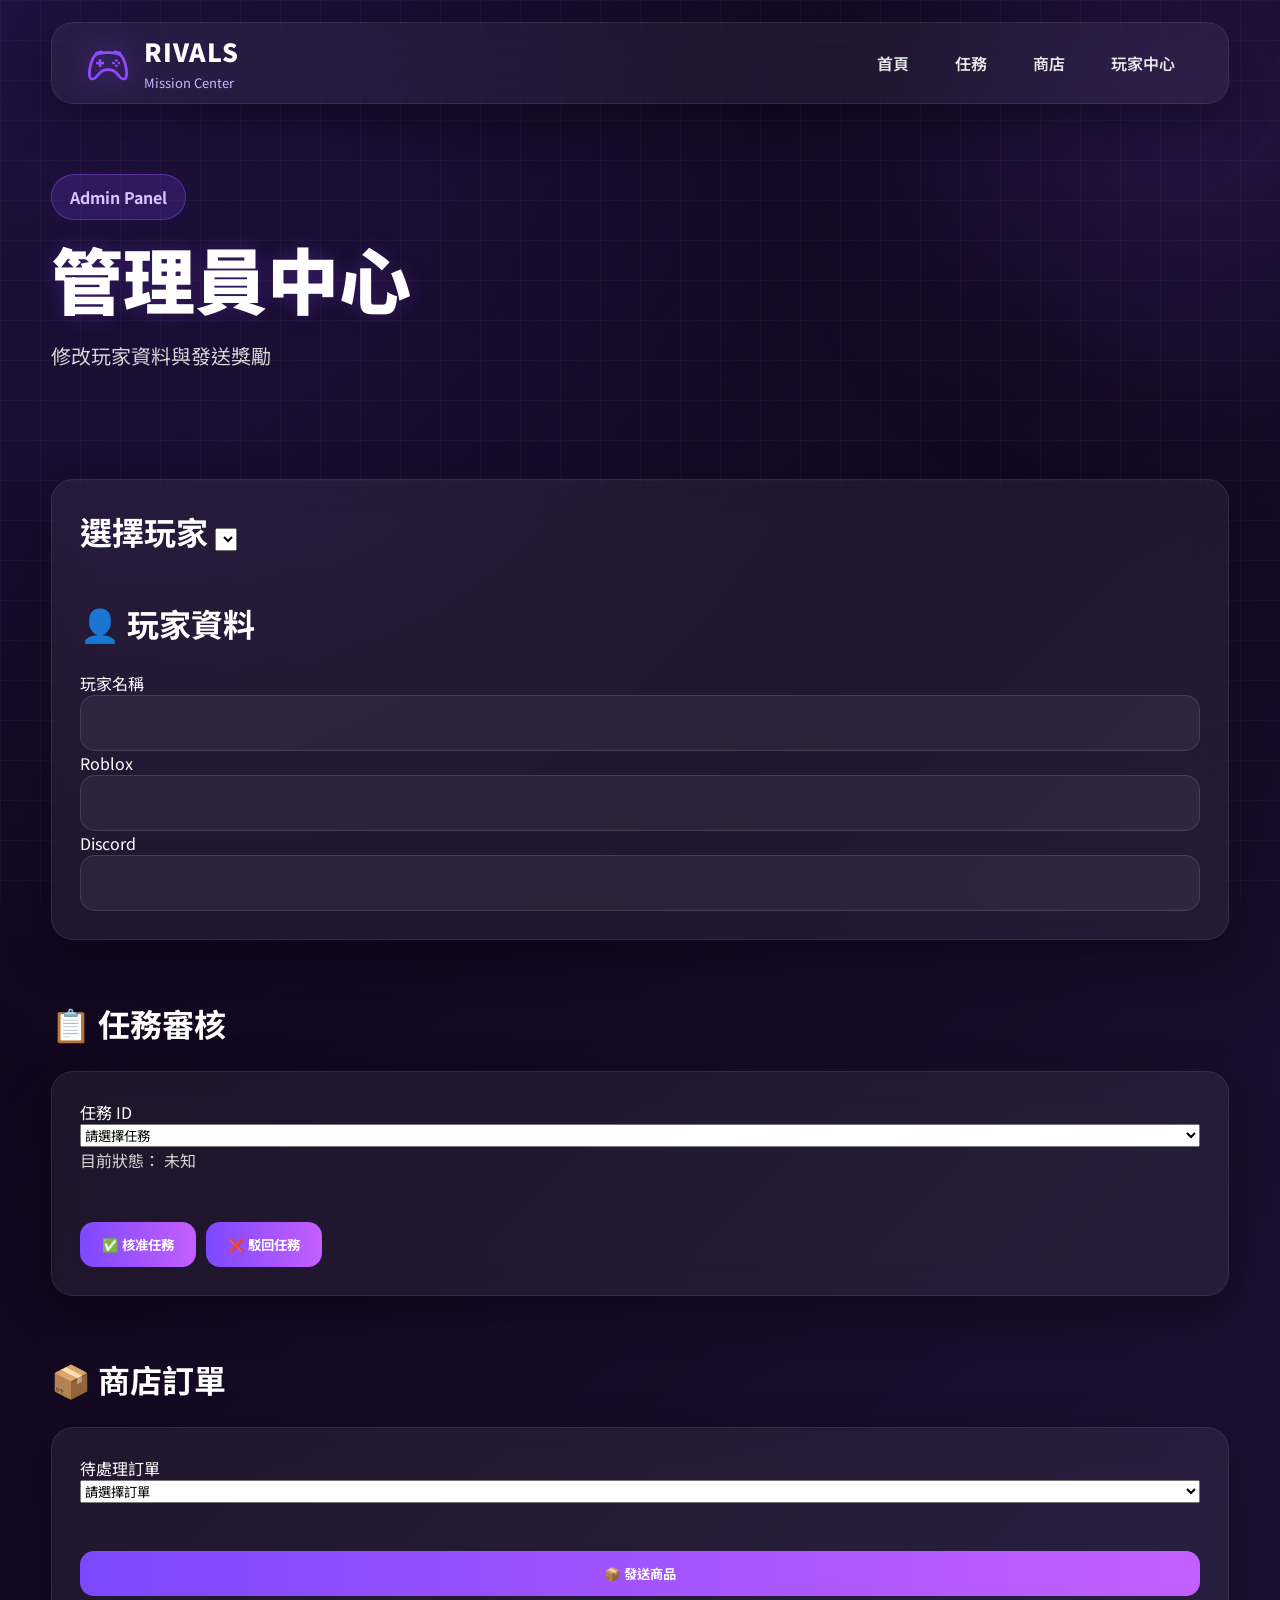
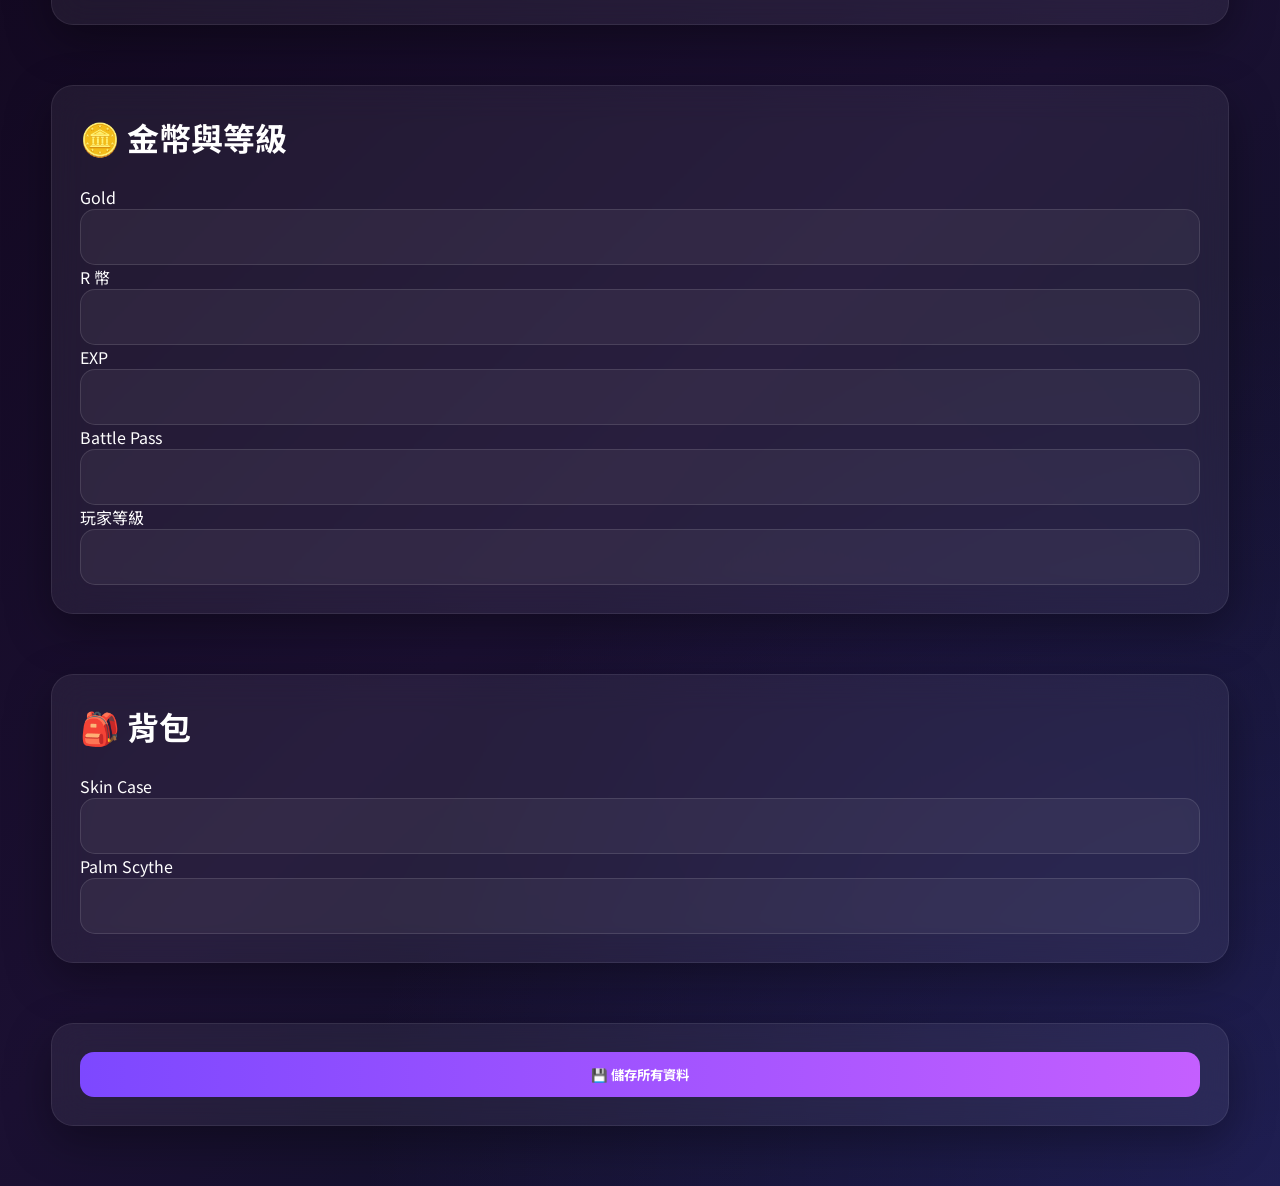
==== commit cceda270: "Update admin.html" ====
--- a/admin.html
+++ b/admin.html
@@ -144,6 +144,8 @@
 
 <br><br>
 
+<div style="display:flex;gap:10px;flex-wrap:wrap;">
+
 <button class="btn" id="approveMission">
 
 ✅ 核准任務
@@ -155,6 +157,8 @@
 ❌ 駁回任務
 
 </button>
+
+</div>
 
 </div>
 
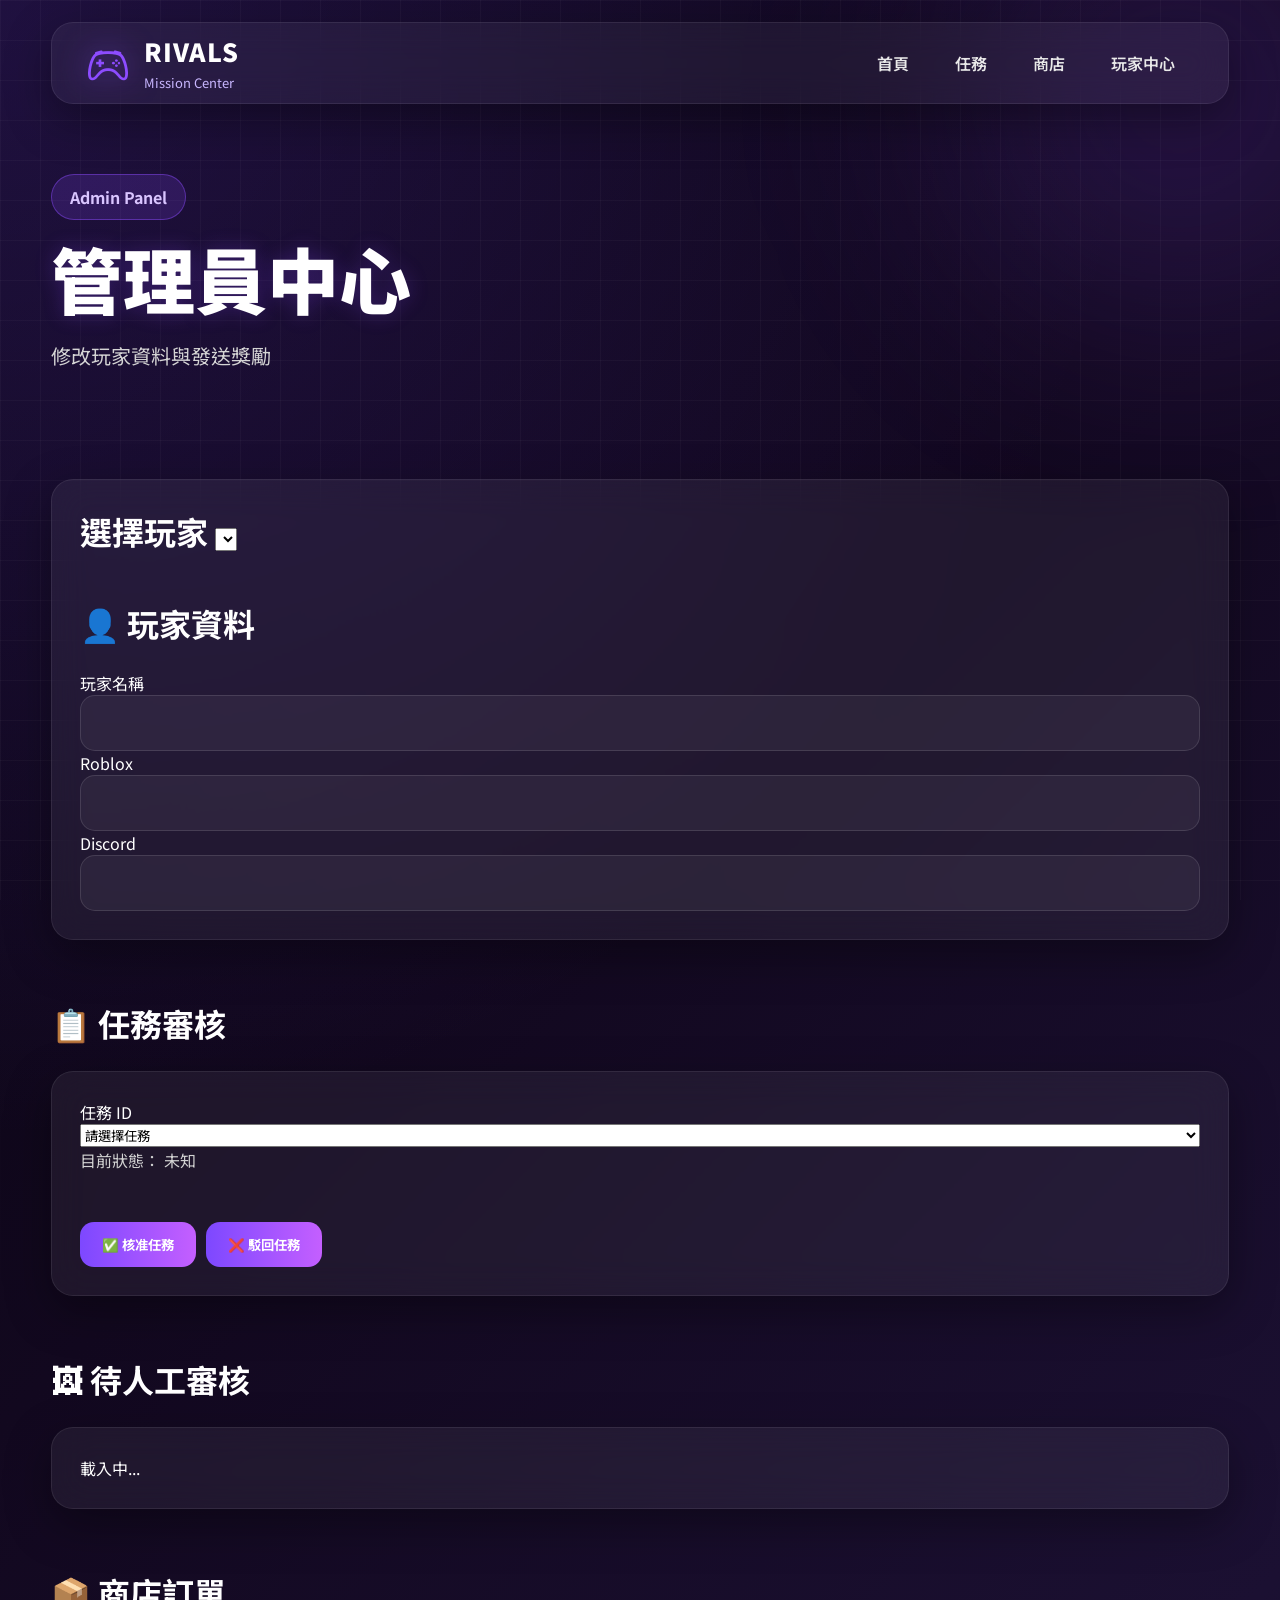
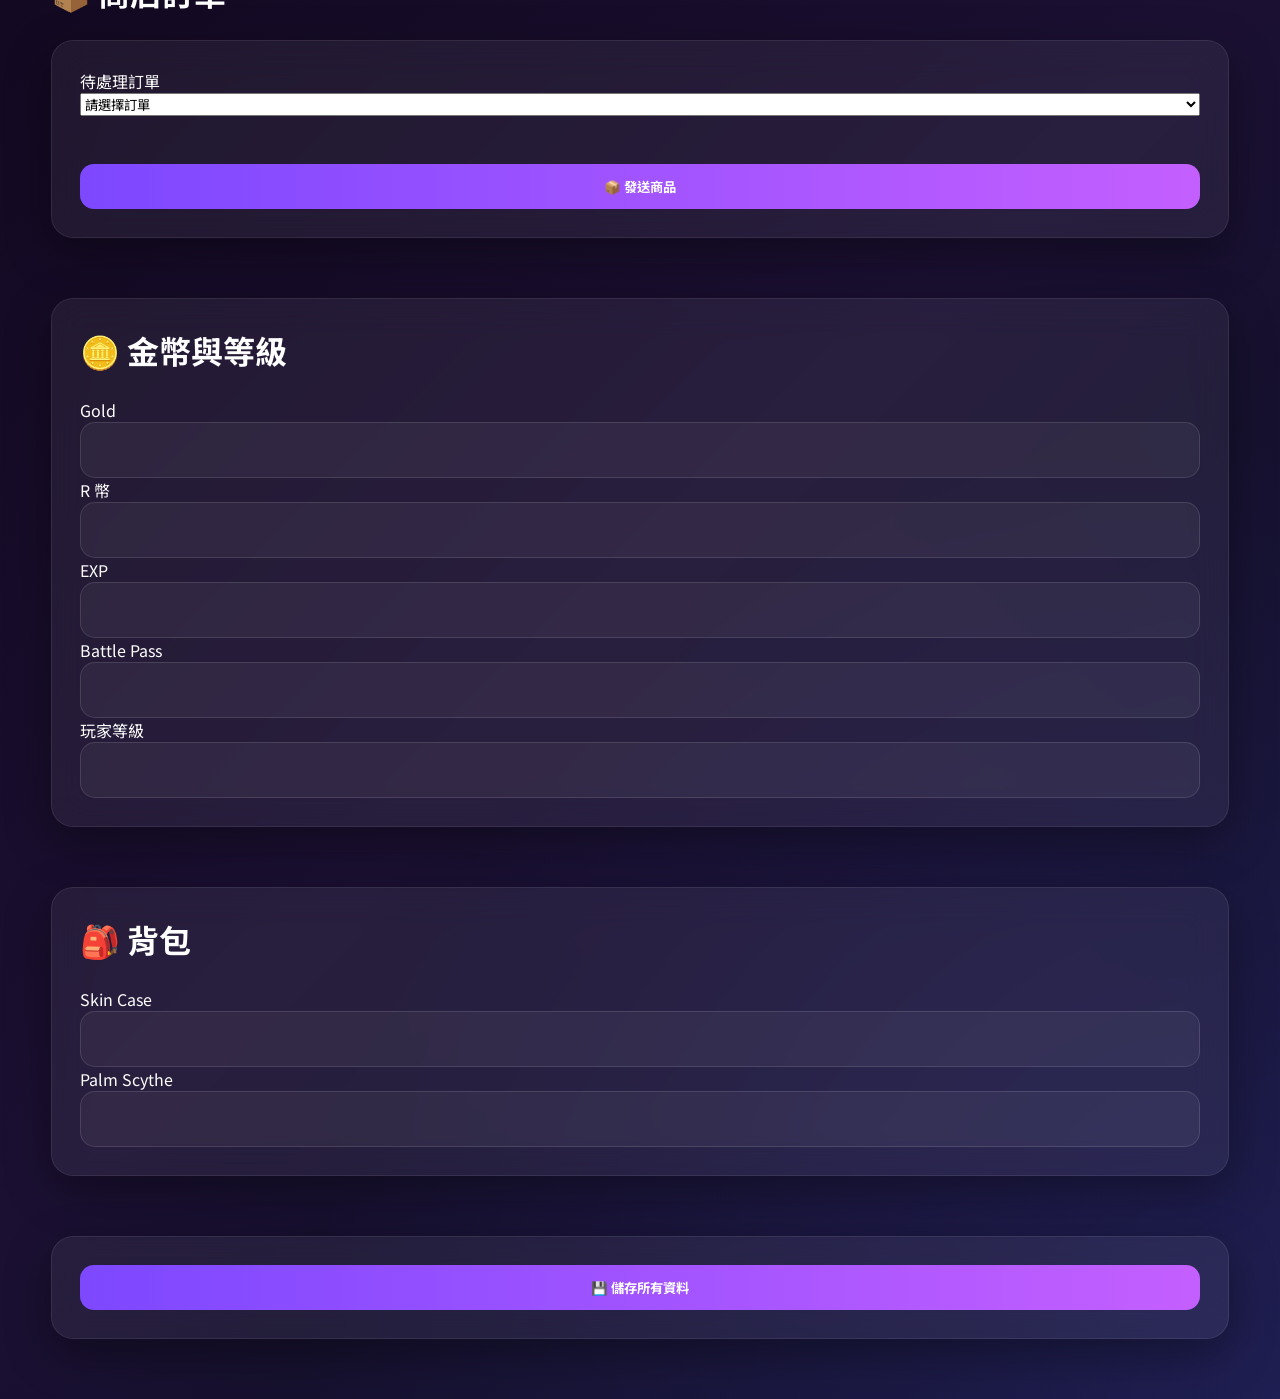
==== commit ac7ff19e: "Update admin.html" ====
--- a/admin.html
+++ b/admin.html
@@ -167,6 +167,24 @@
 <section class="mission-section">
 
 <h2>
+🖼 待人工審核
+</h2>
+
+<div class="card">
+
+<div id="pendingReviewList">
+
+載入中...
+
+</div>
+
+</div>
+
+</section>
+
+<section class="mission-section">
+
+<h2>
 
 📦 商店訂單
 
